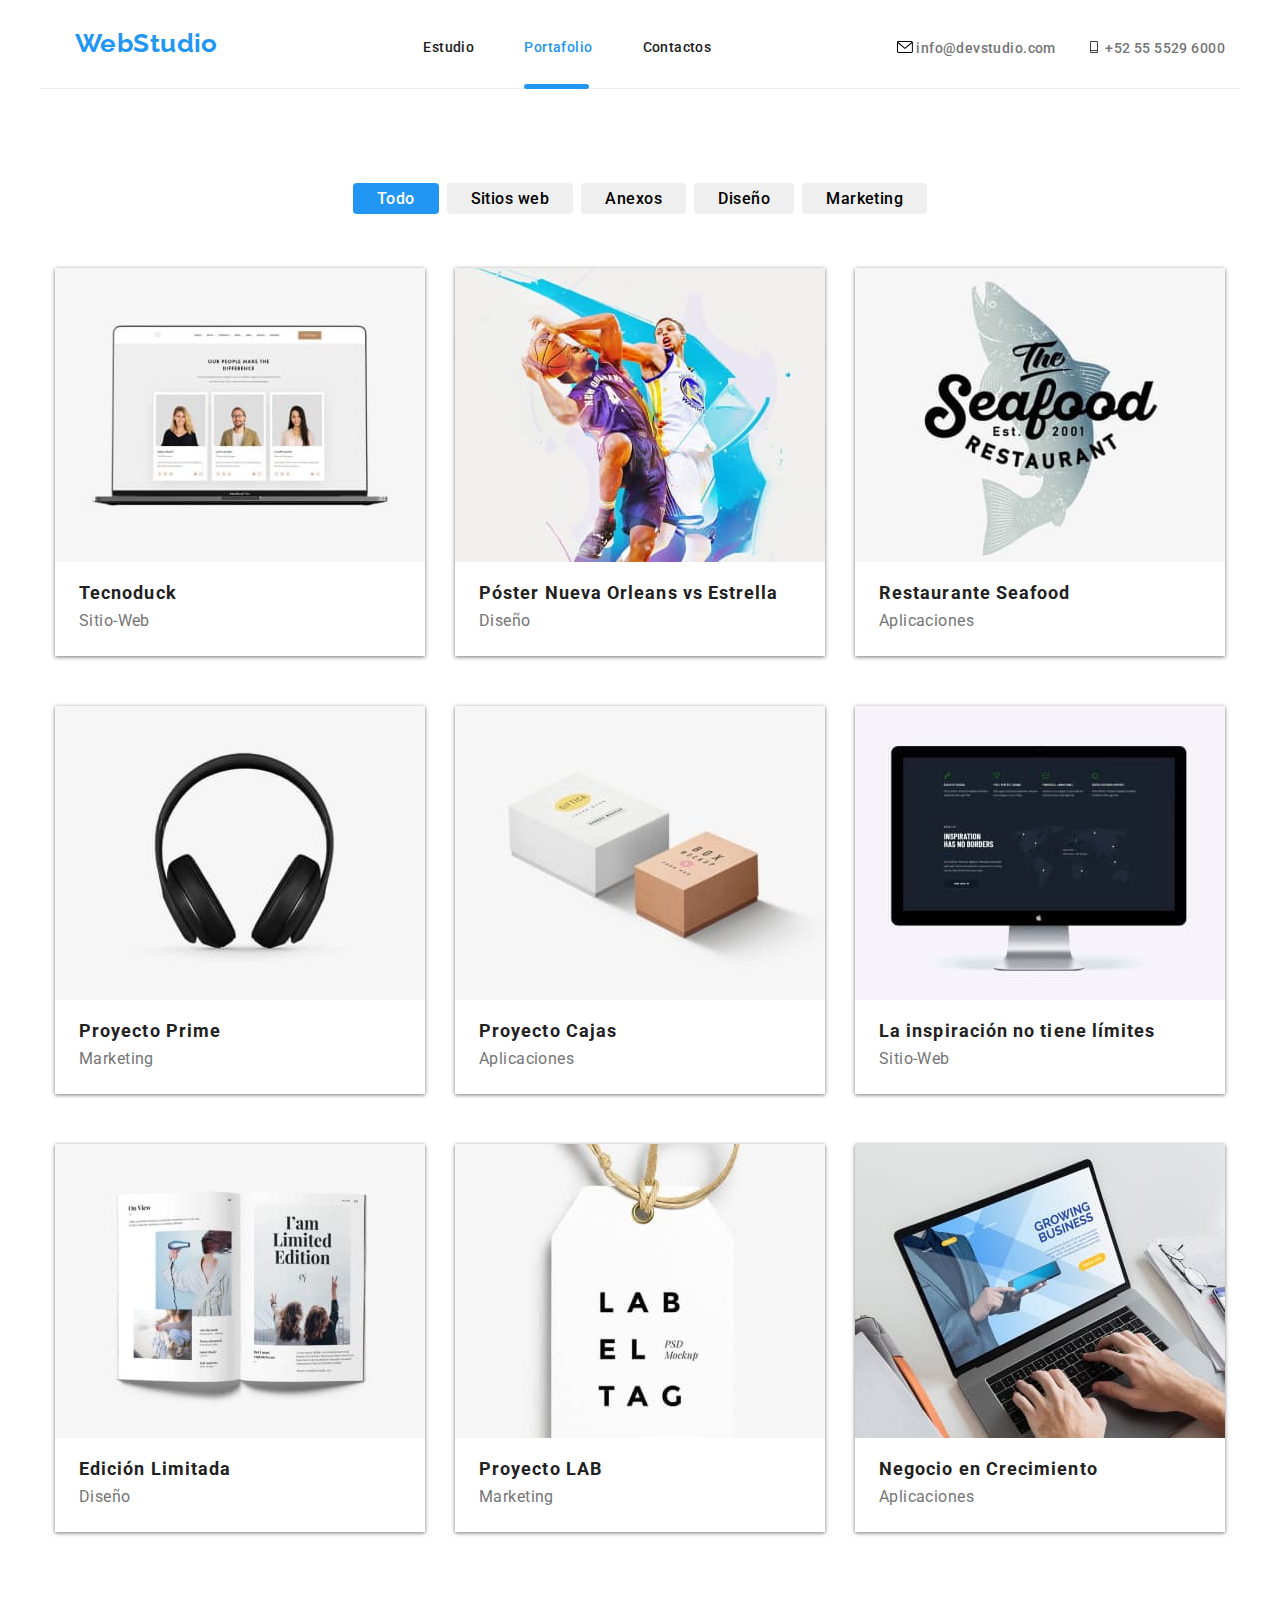
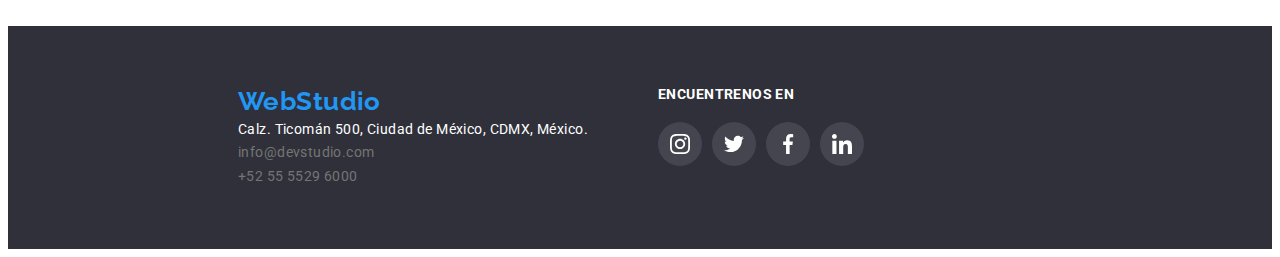
==== portfolio.html @ 055e6618 "Se agregan archivos para la tarea 6" ====
<!DOCTYPE html>
<html lang="en">
  <head>
    <meta charset="UTF-8" />
    <meta name="viewport" content="width=device-width, initial-scale=1.0" />
    <title>Portafolio</title>
    <link rel="preconnect" href="https://fonts.googleapis.com" />
    <link rel="preconnect" href="https://fonts.gstatic.com" crossorigin />
    <link
      href="https://fonts.googleapis.com/css2?family=Raleway:wght@700&family=Roboto:wght@400;500;700;900&display=swap"
      rel="stylesheet"
    />
    <link
      rel="stylesheet"
      href="node_modules/modern-normalize/modern-normalize.css"
    />
    <link rel="stylesheet" href="./css/styles.css" />
  </head>
  <body>
    <header class="container-head container head-bord">
      <a href="./index.html" class="logo-principal">WebStudio</a>
      <nav>
        <ul class="principal-options list">
          <li><a href="./index.html" class="link line-link">Estudio</a></li>
          <li>
            <a href="./portfolio.html" class="link current line-link"
              >Portafolio</a
            >
          </li>
          <li><a href="#" class="link line-link">Contactos</a></li>
        </ul>
      </nav>
      <ul class="informative-data list">
        <li>
          <a href="mailto:info@devstudio.com" class="link-contacts mail-current"
            ><svg class="icon-contact mail-current" width="16" height="12">
              <use href="./symbol-defs.svg#icon-sobreactivable"></use>
            </svg>
            info@devstudio.com</a
          >
        </li>
        <li>
          <a href="tel:+525555296000" class="link-contacts cell-current"
            ><svg class="icon-contact cell-current" width="16" height="12">
              <use href="./symbol-defs.svg#icon-Vector-cell"></use>
            </svg>
            +52 55 5529 6000</a
          >
        </li>
      </ul>
    </header>
    <main>
      <section class="section">
        <div class="topics-plataforms container">
          <ul class="list-buttons list">
            <li>
              <button class="button current-button port-button" type="button">
                Todo
              </button>
            </li>
            <li>
              <button class="button port-button" type="button">
                Sitios web
              </button>
            </li>
            <li>
              <button class="button port-button" type="button">Anexos</button>
            </li>
            <li>
              <button class="button port-button" type="button">Diseño</button>
            </li>
            <li>
              <button class="button port-button" type="button">
                Marketing
              </button>
            </li>
          </ul>
          <ul class="plataforms-descriptions list">
            <li class="card-descrip">
              <div class="main-over">
                <img
                  src="./images/Tecnoduck.jpg"
                  alt="Guia de profesionales"
                  width="370"
                />
                <div class="descriptions-cards">
                  <p>
                    Es una plataforma de distribución de coronavirus de última
                    generación. Las compañías usan esta plataforma para el
                    espionaje digital y los ataques a los servidores seguros de
                    la competencia.
                  </p>
                </div>
              </div>
              <div class="card-text">
                <h2>Tecnoduck</h2>
                <p>Sitio-Web</p>
              </div>
            </li>
            <li class="card-descrip">
              <div class="main-over">
                <img
                  src="./images/pdnvsestrelladorada.jpg"
                  alt="Poster de New Orleans vs Estrella Dorada"
                  width="370"
                />
                <div class="descriptions-cards">
                  <p>
                    Es una plataforma de distribución de coronavirus de última
                    generación. Las compañías usan esta plataforma para el
                    espionaje digital y los ataques a los servidores seguros de
                    la competencia.
                  </p>
                </div>
              </div>
              <div class="card-text">
                <h2>Póster Nueva Orleans vs Estrella</h2>
                <p>Diseño</p>
              </div>
            </li>
            <li class="card-descrip">
              <div class="main-over">
                <img src="./images/seafood.jpg" alt="Restaurante" width="370" />
                <div class="descriptions-cards">
                  <p>
                    Es una plataforma de distribución de coronavirus de última
                    generación. Las compañías usan esta plataforma para el
                    espionaje digital y los ataques a los servidores seguros de
                    la competencia.
                  </p>
                </div>
              </div>
              <div class="card-text">
                <h2>Restaurante Seafood</h2>
                <p>Aplicaciones</p>
              </div>
            </li>
            <li class="card-descrip">
              <div class="main-over">
                <img src="./images/prime.jpg" alt="Proyecto" width="370" />
                <div class="descriptions-cards">
                  <p>
                    Es una plataforma de distribución de coronavirus de última
                    generación. Las compañías usan esta plataforma para el
                    espionaje digital y los ataques a los servidores seguros de
                    la competencia.
                  </p>
                </div>
              </div>
              <div class="card-text">
                <h2>Proyecto Prime</h2>
                <p>Marketing</p>
              </div>
            </li>
            <li class="card-descrip">
              <div class="main-over">
                <img
                  src="./images/pcajas.jpg"
                  alt="Proyecto de cajas"
                  width="370"
                />
                <div class="descriptions-cards">
                  <p>
                    Es una plataforma de distribución de coronavirus de última
                    generación. Las compañías usan esta plataforma para el
                    espionaje digital y los ataques a los servidores seguros de
                    la competencia.
                  </p>
                </div>
              </div>
              <div class="card-text">
                <h2>Proyecto Cajas</h2>
                <p>Aplicaciones</p>
              </div>
            </li>
            <li class="card-descrip">
              <div class="main-over">
                <img
                  src="./images/insnolimits.jpg"
                  alt="Diseño fondo negro en Monitor"
                  width="370"
                />
                <div class="descriptions-cards">
                  <p>
                    Es una plataforma de distribución de coronavirus de última
                    generación. Las compañías usan esta plataforma para el
                    espionaje digital y los ataques a los servidores seguros de
                    la competencia.
                  </p>
                </div>
              </div>
              <div class="card-text">
                <h2>La inspiración no tiene límites</h2>
                <p>Sitio-Web</p>
              </div>
            </li>
            <li class="card-descrip">
              <div class="main-over">
                <img
                  src="./images/edicionlim.jpg"
                  alt="Edicion de un libro abierto"
                  width="370"
                />
                <div class="descriptions-cards">
                  <p>
                    Es una plataforma de distribución de coronavirus de última
                    generación. Las compañías usan esta plataforma para el
                    espionaje digital y los ataques a los servidores seguros de
                    la competencia.
                  </p>
                </div>
              </div>
              <div class="card-text">
                <h2>Edición Limitada</h2>
                <p>Diseño</p>
              </div>
            </li>
            <li class="card-descrip">
              <div class="main-over">
                <img src="./images/lab.jpg" alt="Etiqueta de LAB" width="370" />
                <div class="descriptions-cards">
                  <p>
                    Es una plataforma de distribución de coronavirus de última
                    generación. Las compañías usan esta plataforma para el
                    espionaje digital y los ataques a los servidores seguros de
                    la competencia.
                  </p>
                </div>
              </div>
              <div class="card-text">
                <h2>Proyecto LAB</h2>
                <p>Marketing</p>
              </div>
            </li>
            <li class="card-descrip">
              <div class="main-over">
                <img
                  src="./images/ncrecimiento.jpg"
                  alt="aplicacion de negocios en laptop"
                  width="370"
                />
                <div class="descriptions-cards">
                  <p>
                    Es una plataforma de distribución de coronavirus de última
                    generación. Las compañías usan esta plataforma para el
                    espionaje digital y los ataques a los servidores seguros de
                    la competencia.
                  </p>
                </div>
              </div>
              <div class="card-text">
                <h2>Negocio en Crecimiento</h2>
                <p>Aplicaciones</p>
              </div>
            </li>
          </ul>
        </div>
      </section>
    </main>
    <footer class="address-section">
      <div class="content-address container">
        <address class="address-area">
          <ul class="main-address-list list">
            <li>
              <a href="./index.html" class="logo-principal-foot">WebStudio</a>
            </li>
            <li>
              <a
                href="https://goo.gl/maps/ckuexV7HdSYDYAxT6"
                target="_blank"
                class="link-address"
                >Calz. Ticomán 500, Ciudad de México, CDMX, México.</a
              >
            </li>
            <li>
              <a href="mailto:info@devstudio.com" class="link-contacts"
                >info@devstudio.com</a
              >
            </li>
            <li>
              <a href="tel:+525555296000" class="link-contacts"
                >+52 55 5529 6000</a
              >
            </li>
          </ul>
        </address>
        <div class="list-foot-socialmedia">
          <ul class="footer-contact-socialmedia list">
            <h3>ENCUENTRENOS EN</h3>
            <div class="icons-footer">
              <ul class="icons-foot list">
                <li>
                  <a href="" class="icon-socialmedia-foot">
                    <svg width="20" height="20">
                      <use href="./symbol-defs.svg#icon-instagram2"></use>
                    </svg>
                  </a>
                </li>
                <li>
                  <a href="" class="icon-socialmedia-foot">
                    <svg width="20" height="20">
                      <use href="./symbol-defs.svg#icon-twitter1"></use>
                    </svg>
                  </a>
                </li>
                <li>
                  <a href="" class="icon-socialmedia-foot">
                    <svg width="20" height="20">
                      <use href="./symbol-defs.svg#icon-facebook1"></use>
                    </svg>
                  </a>
                </li>
                <li>
                  <a href="" class="icon-socialmedia-foot">
                    <svg width="20px" height="20">
                      <use href="./symbol-defs.svg#icon-linkedin1"></use>
                    </svg>
                  </a>
                </li>
              </ul>
            </div>
          </ul>
        </div>
      </div>
    </footer>
  </body>
</html>
---- css/styles.css ----
:root {
    --color-main: rgb(33, 150, 243);
    --color-secondary: #757575;
    --color-background-sections: rgb(47, 48, 58);
    --color-text-main: #212121;
    --color-text-light: #FFFFFF;
    --color-secondary-back: #F5F4FA;
    --color-active: #0000ff;
    --color-border-head: #ECECEC;
    --color-border-clients: #adb1b8;
    --cubic: cubic-bezier(0.4, 0, 0.2, 1);
    --svg--section: #AFB1B8;
    --background-icon-foot: rgba(255, 255, 255, 0.1);
}

h1,h2,h3,h4,h5,h6,p{
    margin: 0;
}

html{
    box-sizing: border-box;
}

*,*::after,*::before{
    box-sizing: inherit;
}

img{
    display: block;
    max-width: 100%;
    height: auto;
}

address{
    font-style: normal;
}

.link {
    text-decoration: none;
    color: inherit;
    color: var(--color-text-main);
    transition: color 250ms var(--cubic);
}

.list{
    list-style: none;
    padding: 0;
    margin: 0;
}

body {
    font-family: 'Roboto', "Arial", sans-serif;
    color: var(--color-text-main);
    text-decoration: none;
    font-size: 14px;
    letter-spacing: 0.03em;
}

.container {
width: 1200px;
margin: 0 auto;
padding: 0 15px;
}

.section {
    padding-top: 94px;
    padding-bottom: 94px;
}

.container-head {
    display: flex;
    justify-content: space-between;
}

.logo-principal {
    color: var(--color-main);
    font-family: 'Raleway', sans-serif;
    font-size: 26px;
    font-weight: 700;
    line-height: 1.2;
    text-decoration: none;
    padding: 20px;
    margin-right: auto;
    }

.principal-options {
    color: var(--color-text-main);
    line-height: 1.1;
    font-weight: 500;
    text-decoration: none;
    display: flex;
    padding-top: 32px;
    padding-bottom: 32px;
    position: relative; 
    }

    .principal-options > li a {
        padding-top: 32px;
        padding-bottom: 32px;
    }
    .principal-options >li:not(:last-child) {
        margin-right: 50px;
    }

.line-link:hover:after {
    content: "";
    background-image: url(../images/line-svg.svg);
    background-color: var(--color-main);
    border-radius: 10px;
    width: 100%;
    max-width: 65px;
    height: 5px;
    position: absolute;
    bottom: -2px;
    display: flex;
    justify-content: center;
    }

.informative-data {
    display: flex;
    margin-left: auto;
    padding-top: 32px;
    padding-bottom: 32px;
    font-weight: 500;
}

.informative-data >li:not(:last-child){
    margin-right: 30px;
}

.link:hover, .link:focus {
color: var(--color-main);
text-decoration: none;
}

.link-contacts {
    color: var(--color-secondary);
    line-height: 1.1;
    text-decoration: none;
    transition: color 250ms var(--cubic);
}

.link-contacts:hover, .link-contacts:focus {
    color: var(--color-main);
}

.mail-current:hover, .mail-current:focus {
    fill: currentColor;
}

.cell-current:hover, .cell-current:focus{
    fill: currentColor;
}

/* Seccion principal */

.headermain-section {
    padding-top: 0;
    padding-top: 200px;
    padding-bottom: 200px;
    background-image: linear-gradient(to right,rgba(47,48,58,0.3), rgba(47,48,58,0.4)),url(../images/backgroundmain.jpg);
    background-size: cover;
    background-position: center;
    background-attachment: fixed;
}

.container-service-button{
     margin-top: 40px;
     text-align: center;
}

.principal-title {
    width: 570px;
    color: white;
    font-size: 44px;
    line-height: 1.4;
    text-align: center;
    margin: 0 auto;
}

/* Boton de servicio principal */

.service-button {
    background-color: var(--color-main);
    font-weight: 700;
    font-size: 16px;
    line-height: 1.8;
    letter-spacing: 0.06em;
    font-family: inherit;
    color: #FFFFFF;
    border-radius: 4px;
    padding: 10px 2px;
    border-style: none;
    cursor: pointer;
    box-shadow: 1px 1px 2px 1px var(--color-text-main);
    transition: color 250ms var(--cubic), background-color 250ms var(--cubic), box-shadow 250ms var(--cubic);
}

.service-button:hover, .service-button:focus {
    background-color: var(--color-active);
    box-shadow: 1px 2px 3px 2px var(--color-text-main);
}

.button {
    cursor: pointer;
    font-family: inherit;
    border-style: none;
    border-radius: 4px;
    padding: 10px;
    transition: color 250ms var(--cubic), background-color 250ms var(--cubic);
}
.button:hover, .button:focus {
    background-color: var(--color-main);
    color: var(--color-text-light);
    font-family: inherit;

}

.advantage-section {
    padding-bottom: 0;
}

.advantages-list-main {
    display: flex;
    justify-content: space-between;
    align-content: center;
}

.advantages-list-main > li {
    margin-left: 10px;
}

.advantages-list-main > li > p {
    color: var(--color-secondary);
    line-height: 1.7;
    width: 270px;
    margin-top: 10px;
}

.advantages-list-main > li > h3 {
    font-family: inherit;
    font-size: 16px;
    font-weight: 700;
}

.icon-back {
    display: flex;
    justify-content: center;
    align-items: center;
    background-color: var(--color-border-head);
    width: 270px;
    height: 130px;
    margin-bottom: 20px;
    border-radius: 5px;
}

.img-list {
    display: flex;
    flex-wrap: wrap;
    gap: 30px;
}

.img-list > li {
    position: relative;
}

.title-designdoit-list {
    background-color: rgba(47, 48, 58, 0.8);
    color: var(--color-secondary-back);
    display: flex;
    justify-content: center;
    align-items: center;
    height: 60px;
    position: absolute;
    margin: 0;
    padding: 0;
    width: 370px;
    bottom: 0px;
    font-family: inherit;
    font-weight: 700;
}

.design-doit > h2 {
    font-size: 36px;
    line-height: 1.1;
    margin-bottom: 50px;
    text-align: center;
}

.secondary-title {
    font-size: 36px;
    line-height: 1.1;
    margin-bottom: 50px;
    font-family: inherit;
    text-align: center;
}

.professionals-team {
    background-color: var(--color-secondary-back);
    }

.card-professional-content h3 {
    font-family: inherit;
    font-size: 16px;
    font-weight: 500;
}

.professional-card p {
    color: var(--color-secondary);
    font-size: 16px;
    line-height: 1.1;
    margin-top: 10px;
}

.professional-card > img {
    max-width: 100%;
    height: auto;
}

.professionals-list {
    display: flex;
    flex-wrap: wrap;
    gap: 20px;
}

.professionals-list > li {
    flex-basis: calc((100% - 90px) / 4);
}


.card-professional-content {
    padding: 30px 32px;
    text-align: center;
}

.professional-card {
    margin: 0 auto;
    background-color: var(--color-text-light);
    border-radius: 4px;
    box-shadow: 2px 2px 3px var(--color-secondary);    
}

.icons-socialmedia-group {
    display: flex;
    justify-content: space-evenly;
    align-items: center;
    margin-top: 16px;
}

.icon-socialmedia:hover, .icon-socialmedia:focus {
    background-color: var(--color-main);
    border-radius: 100%;
    border-style: none;
    fill: var(--color-text-light);
    width: 44px;
    height: 44px;
}

.icon-socialmedia {
    display: flex;
    justify-content: center;
    align-items: center;
    padding: 12px;
    border-radius: 100%;
    border-style: none;
    fill: var(--svg--section);
    transition: fill 250ms var(--cubic), background-color 250ms var(--cubic);
}

/*seccion Clientes Regulares */

.regulars-clients {
    background-color: var(--color-text-light);
    display: flex;
    flex-direction: column;
    justify-content: space-between;
}

.regulars-clients > h2 {
    font-size: 36px;
    text-align: center;
    margin-bottom: 50px;
}

.svg-regulars-clients {
    display: flex;
    justify-content: space-evenly;
    align-items: center;
}

.icon-regulars-clients {
    display: flex;
    justify-content: center;
    align-items: center;
    background-color: var(--color-text-light);
    border: 1px var(--color-border-clients) solid;
    border-radius: 4px;
    transition: fill 250ms var(--cubic), background-color 250ms var(--cubic);
    padding: 10px 60px;
    fill: var(--svg--section);
}

.icon-regulars-clients:hover, .icon-regulars-clients:focus{
    fill: var(--color-main);
    border-color: var(--color-main);
}

/*Seccion del Footer*/

.logo-principal-foot {
    color: var(--color-main);
    font-family: 'Raleway', sans-serif;
    font-size: 26px;
    font-weight: 700;
    line-height: 1.2;
    text-decoration: none;
}

.address-area {
    text-decoration: none;
    font-style: normal;
    line-height: 1.7;
    display: flex;
    flex-direction: column;
    align-items: center;
    justify-content: center;
    margin-right: 70px;
}

.content-address {
    display: flex;
}

.link-address {
    font-style: normal;
    font-weight: 400;
    color: var(--color-text-light);
    text-decoration: none;
    transition: color 250ms var(--cubic);
}
.link-address:hover, .link-address:focus {
    color: var(--color-main);
    text-decoration: none;
}
.address-area > li:hover {
color: var(--color-main);
text-decoration: none;
}
.address-section {
    display: flex;
    background-color: var(--color-background-sections);
    padding-top: 60px;
    padding-bottom: 60px;
    padding-left: 215px;
}
.footer-contact-socialmedia {
    display: flex;
    justify-content: space-between;
    flex-direction: column;
}
.footer-contact-socialmedia > h3 {
    color: var(--color-text-light);  
    font-family: inherit;
    font-size: 14px; 
}

.icons-foot {
    display: flex;
    justify-content: space-between;
    margin-top: 20px;
    gap: 10px;
}

.icon-socialmedia-foot {
    display: flex;
    justify-content: center;
    align-items: center;
    fill: var(--color-text-light);
    background-color: var(--background-icon-foot);
    border-radius: 100%;
    padding: 12px;
    transition: fill 250ms var(--cubic), background-color 250ms var(--cubic);
}

.icon-socialmedia-foot:hover, .icon-socialmedia-foot:focus {
    fill: var(--color-text-light);
    background-color: var(--color-main);
    border-radius: 100%;
    width: 44px;
    height: 44px;
}

/*Seccion principal Portfolio */

.card-text > p {
color: var(--color-secondary);
line-height: 1.8;
font-size: 16px;
font-weight: 400;
}

.card-text > h2 {
    font-family: inherit;
    margin-bottom: 4px;
    font-style: normal;
    font-weight: 700;
    font-size: 18px;
    letter-spacing: 0.06em;
}

.card-text {
    padding: 20px 24px;
}

.card-descrip {
    font-family: inherit;
    font-size: 18px;
    border: 1px solid var(--color-secondary);
    border-style: none;
    margin-top: 20px;
    box-shadow: 0px 1px 4px var(--color-secondary);
    transition: box-shadow 250ms var(--cubic), transform 250ms var(--cubic);
    flex-basis: calc((100% - 60px) / 3);
}

.card-descrip:hover {
    font-family: inherit;
    font-size: 18px;
    border: 1px solid var(--color-secondary);
    border-style: none;
    box-shadow: 2px 2px 4px var(--color-secondary);
    cursor: pointer;
    
}

.main-over {
    position: relative;
    overflow: hidden;
}

.card-descrip:hover .descriptions-cards {
    transform: translateY(0);
}

.descriptions-cards {
    width: 370px;
    height: 294px;
    background-color: rgba(33,150,243,0.85);
    position: absolute;
    top: 0;
    color: var(--color-text-light);
    display: flex;
    justify-content: center;
    align-items: center;
    padding: 30px;
    transform: translateY(100%);
    transition: transform 250ms var(--cubic);
    font-family: inherit;
    font-size: 18px;
}

.current {
    color: var(--color-main);
}

.current::after {
    content: "";
    background-image: url(../images/line-svg.svg);
    background-color: var(--color-main);
    border-radius: 10px;
    width: 100%;
    max-width: 65px;
    height: 5px;
    position: absolute;
    bottom: -2px;
    display: flex;
    justify-content: center;
}

.current-button {
    background-color: var(--color-main);
    color: var(--color-text-light);
}

.current-button:hover, .current-button:focus {
    box-shadow: 0px 2px 4px var(--color-secondary);
}

.list-buttons {
    display: flex;
    justify-content: space-evenly;
    gap: 8px;
    margin-bottom: 34px;
}

.port-button {
    font-family: 'Roboto';
    font-style: normal;
    font-weight: 500;
    font-size: 16px;
    letter-spacing: 0.03em;
    padding: 6px 24px;
}

.port-button:hover, .port-button:focus {
    box-shadow: 0px 2px 4px var(--color-secondary);
}

.topics-plataforms {
    display: flex;
    flex-direction: column;
    align-items: center;
    justify-content: space-between;
}

.plataforms-descriptions {
    display: flex;
    flex-wrap: wrap;
    gap: 30px;
}


.head-bord {
    border-bottom: 1px solid var(--color-border-head);
}

svg:hover {
    cursor: pointer;
}

.Backdrop {
position: fixed;
top: 0;
left: 0;
width: 100%;
height: 100%;
background-color: rgb(0, 0, 0, 0.3);
visibility: visible;
opacity: 1;
transition: opacity 250ms var(--cubic), visibility 250ms var(--cubic);
}

.modal {
width: 528px;
height: 581px;
background-color: var(--color-text-light);
position: fixed;
top: 50%;
left: 50%;
transform: translate(-50%, -50%);
}

.is-hidden {
visibility:hidden;
opacity:0;
pointer-events:none;
}

.data-modal-close {
    color: var(--color-text-main);
    position: absolute;
    right: 10px;
    top: 10px;
    background-color: var(--color-text-light);
    border: 1px solid var(--color-border-clients);
    border-radius: 100%;
    width: 24px;
    height: 24px;
    cursor: pointer;
    text-align: center;
    transition: text-shadow 250ms var(--cubic), border-color 250ms var(--color-main);
}

.data-modal-close:hover {
    border-color: var(--color-main);
    text-shadow: 0.5px 0.5px 1px var(--color-main);
}
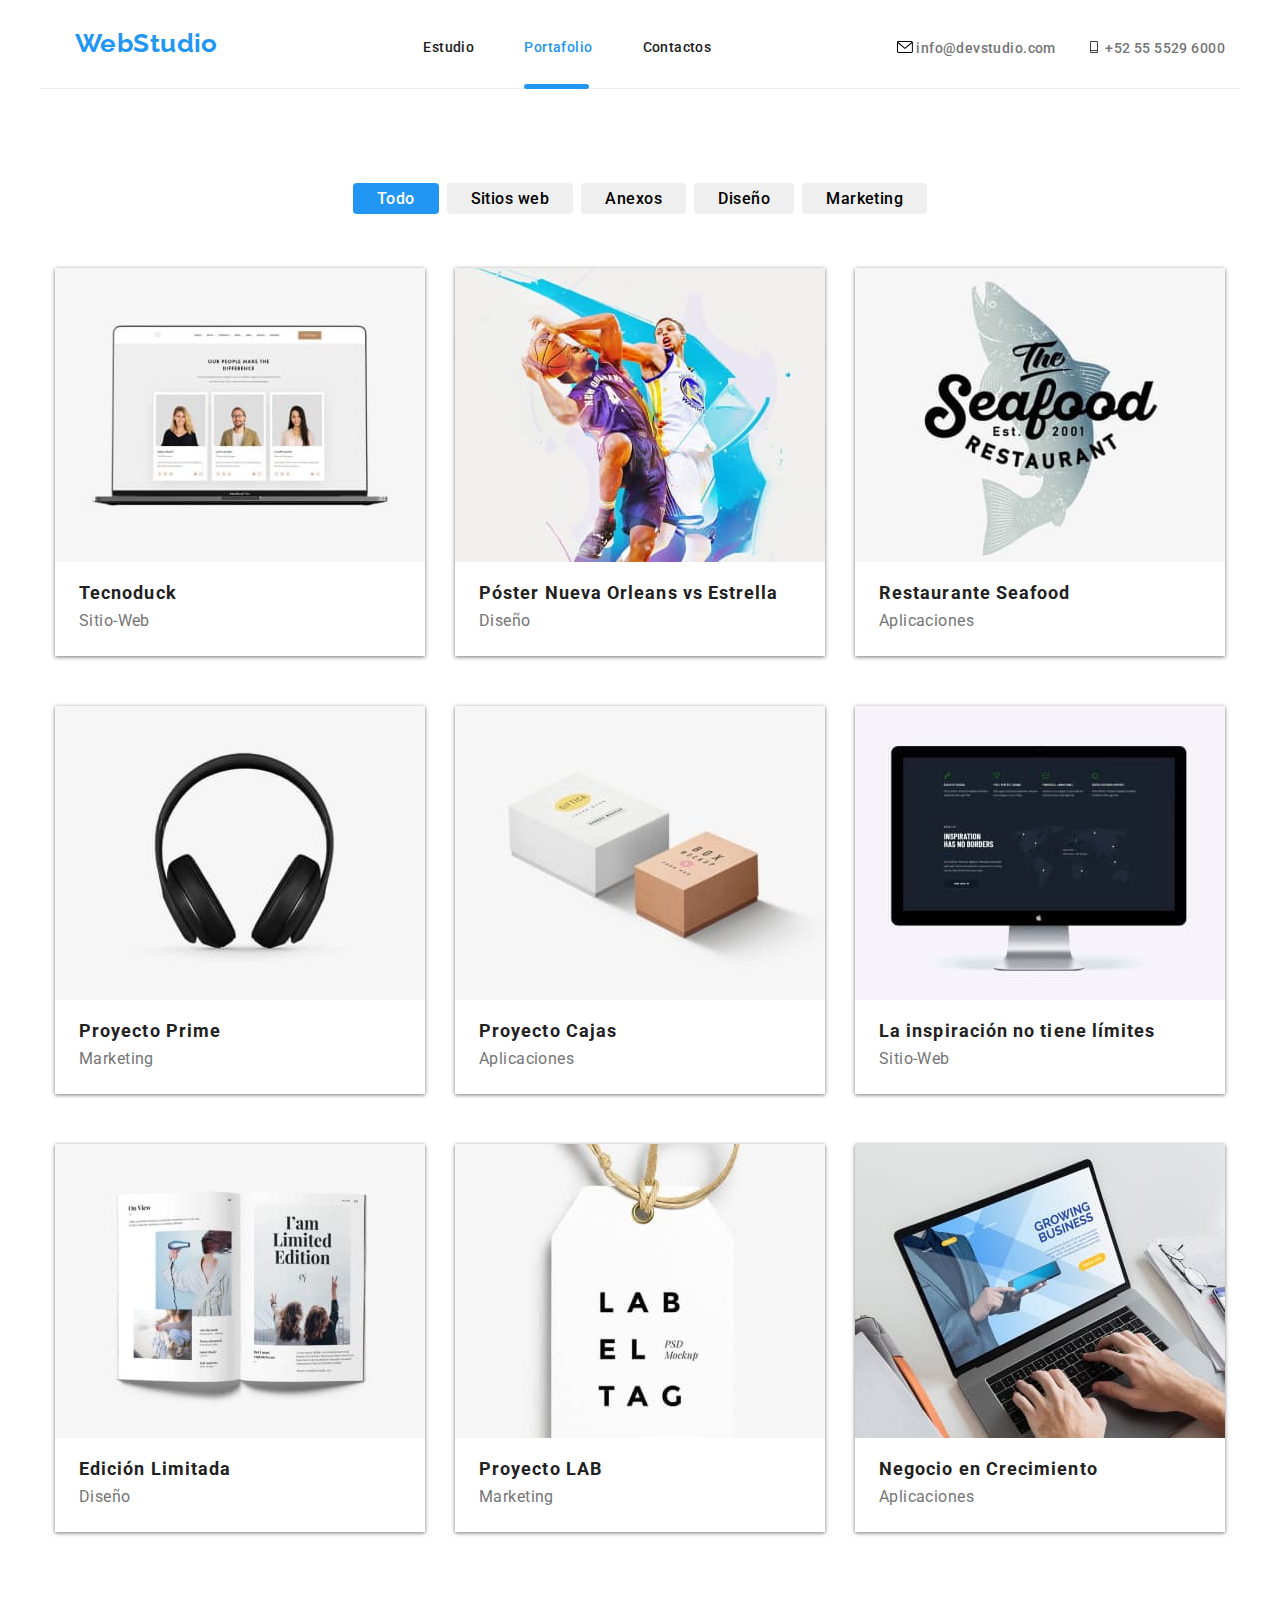
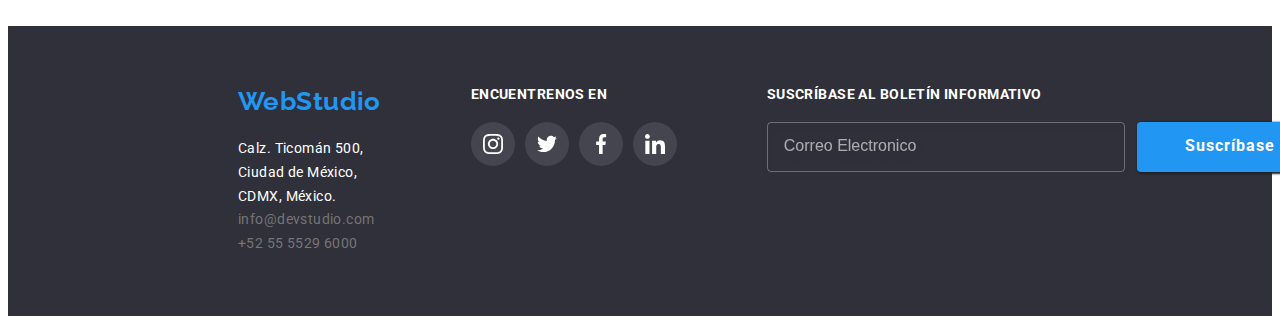
==== commit a4303e52: "actualizacion de portfolio con formulario" ====
--- a/portfolio.html
+++ b/portfolio.html
@@ -260,10 +260,8 @@
     <footer class="address-section">
       <div class="content-address container">
         <address class="address-area">
+          <a href="./index.html" class="logo-principal-foot">WebStudio</a>
           <ul class="main-address-list list">
-            <li>
-              <a href="./index.html" class="logo-principal-foot">WebStudio</a>
-            </li>
             <li>
               <a
                 href="https://goo.gl/maps/ckuexV7HdSYDYAxT6"
@@ -321,6 +319,26 @@
             </div>
           </ul>
         </div>
+        <div class="input-mail-subscribe">
+          <p class="title-informative-boletin">
+            Suscríbase al Boletín informativo
+          </p>
+          <form name="form-boletin" class="input-boletin">
+            <label for="email"></label>
+            <input
+              type="email"
+              name="email"
+              id="user-email"
+              placeholder="Correo Electronico"
+            />
+            <button type="submit" class="current-button subscribe-button">
+              Suscríbase
+              <svg class="icon-subscribe" width="20" height="20">
+                <use href="./symbol-defs.svg#icon-subscribe"></use>
+              </svg>
+            </button>
+          </form>
+        </div>
       </div>
     </footer>
   </body>
--- a/css/styles.css
+++ b/css/styles.css
@@ -414,7 +414,7 @@
     font-weight: 700;
     line-height: 1.2;
     text-decoration: none;
-}
+    }
 
 .address-area {
     text-decoration: none;
@@ -424,7 +424,8 @@
     flex-direction: column;
     align-items: center;
     justify-content: center;
-    margin-right: 70px;
+    gap: 20px;
+    margin-right: 90px;
 }
 
 .content-address {
@@ -452,6 +453,7 @@
     padding-top: 60px;
     padding-bottom: 60px;
     padding-left: 215px;
+    padding-right: 215px;
 }
 .footer-contact-socialmedia {
     display: flex;
@@ -489,6 +491,79 @@
     width: 44px;
     height: 44px;
 }
+
+.list-foot-socialmedia {
+    margin-right: 90px;
+}
+
+/* Seccion Boletin informativo */
+
+.input-mail-subscribe {
+    display: flex;
+    flex-direction: column;
+}
+.title-informative-boletin {
+    color: var(--color-text-light);
+    font-family: inherit;
+    font-weight: 700;
+    font-size: 14px;
+    letter-spacing: 0.03em;
+    text-transform: uppercase;
+}
+
+.input-boletin {
+    margin-top: 20px;
+    display: flex;
+}
+
+#user-email {
+    background-color: transparent;
+    width: 358px; 
+    height: 50px;
+    color: var(--color-text-light);
+    margin-right: 12px;
+    border: 1px solid rgba(255, 255, 255, 0.3);
+    filter: drop-shadow(0px 4px 4px rgba(0, 0, 0, 0.15));
+    border-radius: 4px;
+    padding-left: 16px;
+}
+
+#user-email::placeholder {
+color: rgba(255, 255, 255, 0.6);
+font-size: 16px;
+}
+
+#user-email:focus-within {
+    outline: none;
+}
+
+.subscribe-button {
+    background-color: var(--color-main);
+    font-weight: 700;
+    font-size: 16px;
+    line-height: 1.8;
+    letter-spacing: 0.06em;
+    font-family: inherit;
+    color: #FFFFFF;
+    border-radius: 4px;
+    border-style: none;
+    cursor: pointer;
+    box-shadow: 1px 1px 2px 1px var(--color-text-main);
+    transition: box-shadow 250ms var(--cubic);
+    position: relative;
+    width: 200px;
+    height: 50px;
+    padding-right: 20px;
+
+}
+.icon-subscribe {
+    fill: var(--color-text-light);
+    position: absolute;
+    right: 20px;
+    top: 15px;
+    margin-left: 20px;
+}
+
 
 /*Seccion principal Portfolio */
 
@@ -641,8 +716,8 @@
 }
 
 .modal {
-width: 528px;
-height: 581px;
+width: 530px;
+height: auto;
 background-color: var(--color-text-light);
 position: fixed;
 top: 50%;
@@ -661,17 +736,247 @@
     position: absolute;
     right: 10px;
     top: 10px;
+    display: flex;
+    justify-content: center;
+    align-items: center;
+    padding: 10px 9px 9px 10px;
     background-color: var(--color-text-light);
     border: 1px solid var(--color-border-clients);
     border-radius: 100%;
-    width: 24px;
-    height: 24px;
+    width: 30px;
+    height: 30px;
     cursor: pointer;
-    text-align: center;
-    transition: text-shadow 250ms var(--cubic), border-color 250ms var(--color-main);
+    transition: fill 250ms var(--cubic), border-color 250ms var(--cubic);
 }
 
 .data-modal-close:hover {
+    fill: var(--color-main);
     border-color: var(--color-main);
-    text-shadow: 0.5px 0.5px 1px var(--color-main);
-}
+}
+
+.form-modal {
+    padding: 40px;
+    display: flex;
+    flex-direction: column;
+    justify-content: center;
+}
+.form-modal > p {
+font-weight: 700;
+font-size: 20px;
+text-align: center;
+color: var(--color-text-main);
+margin-bottom: 12px;
+}
+
+.leave-your-information {
+    display: flex;
+    flex-direction: column;
+    justify-content: center;
+    gap: 4px;
+}
+
+#name {
+  width: 448px;
+  height: 40px;
+  border: 1px solid rgba(33, 33, 33, 0.2);
+  border-radius: 4px;
+  margin-bottom: 6px;
+  padding: 10px 10px 10px 50px;
+  transition: border-color 250ms var(--cubic);
+}
+
+#name:focus-visible {
+    outline: none;
+    border-color: var(--color-main);
+}
+
+#name:focus-visible + svg {
+    fill: var(--color-main);
+}
+
+.container-name {
+    position: relative;
+}
+
+.icon-person {
+    position: absolute;
+    left: 20px;
+    top: 50%;
+    transform: translateY(-50%);
+    transition: fill 250ms var(--cubic);
+}
+
+#phone-number {
+    width: 448px;
+    height: 40px;
+    border: 1px solid rgba(33, 33, 33, 0.2);
+    border-radius: 4px;
+    margin-bottom: 6px;
+    padding: 10px 10px 10px 50px;
+    transition: border-color 250ms var(--cubic);
+}
+
+#phone-number:focus-visible {
+    outline: none;
+    border-color: var(--color-main);
+}
+
+#phone-number:focus-visible + svg {
+    outline: none;
+    fill: var(--color-main);
+}
+
+
+.phone-container {
+    position: relative;
+}
+
+.icon-phone-modal {
+    position: absolute;
+    left: 20px;
+    top: 50%;
+    transform: translateY(-50%);
+    transition: fill 250ms var(--cubic);
+    
+}
+
+#email {
+    width: 448px;
+    height: 40px;
+    border: 1px solid rgba(33, 33, 33, 0.2);
+    border-radius: 4px;
+    margin-bottom: 6px;
+    padding: 10px 10px 10px 50px;
+    transition: border-color 250ms var(--cubic);
+}
+
+#email:focus-visible {
+    outline: none;
+    border-color: var(--color-main);
+}
+
+#email:focus-visible + svg {
+    outline: none;
+    fill: var(--color-main);
+}
+
+.container-mail {
+    position: relative;
+}
+
+.icon-mail-modal{
+    position: absolute;
+    left: 20px;
+    top: 50%;
+    transform: translateY(-50%);
+    transition: fill 250ms var(--cubic);
+}
+
+:focus-within {
+    outline: none;
+}
+
+#comments {
+    cursor: pointer;
+    width: 448px;
+    height: 120px;
+    outline: none;
+    border: 1px solid rgba(33, 33, 33, 0.2);
+    border-radius: 4px;
+    resize: none;
+    padding: 12px 16px;
+    font-family: 'Roboto';
+    font-style: normal;
+    font-weight: 400;
+    font-size: 12px;
+    line-height: 14px;
+    letter-spacing: 0.01em;
+    color: rgba(117, 117, 117, 0.5);
+    transition: border-color 250ms var(--cubic);
+}
+
+#comments:focus-visible {
+    outline: none;
+    border-color: var(--color-main);
+}
+
+#comments::placeholder {
+font-weight: 400;
+font-size: 12px;
+line-height: 14px;
+letter-spacing: 0.01em;
+color: rgba(117, 117, 117, 0.5);
+}
+
+.agreements-label {
+    display: flex;
+    margin-top: 16px;
+    position: relative;
+} 
+
+.agreements-text {
+    margin-left: 10px;
+    line-height: 1.7;
+    font-weight: 400;
+    font-size: 14px;
+    color: var(--color-secondary);
+}
+
+
+#agreements {
+    position: absolute;
+    appearance: none;
+    -moz-appearance: none;
+    -webkit-appearance: none;
+}
+
+#agreements:checked + .icon-check-agreements {
+    background-image: url(../images/icono-revisado.svg);
+    background-size: contain;
+    border-radius: 2px;
+    background-color: var(--color-main);
+    border-style: none;
+}
+
+.icon-check-agreements {
+    border: 2px solid var(--color-text-main);
+    fill: var(--color-text-light);
+    border-radius: 2px;
+    transition: background-color 250ms var(--cubic);
+}
+
+.submit-modal-button {
+    margin-top: 10px;
+    background-color: var(--color-main);
+    width: 200px;
+    height: 50px;
+    box-shadow: 0px 1px 3px rgba(0, 0, 0, 0.12), 0px 1px 1px rgba(0, 0, 0, 0.14), 0px 2px 1px rgba(0, 0, 0, 0.2);
+    border-radius: 4px;
+    border-style: none;
+    font-weight: 700;
+    font-size: 16px;
+    color: var(--color-text-light);
+    transition: box-shadow 250ms var(--cubic);
+}
+
+.submit-modal-button:hover {
+    box-shadow: 0px 1px 4px var(--color-text-main);
+    cursor: pointer;
+}
+
+.send-button-modal-container {
+    display: flex;
+    justify-content: center;
+}
+
+label {
+font-weight: 400;
+font-size: 12px;
+line-height: 14px;
+letter-spacing: 0.01em;
+color: var(--color-secondary);
+}
+
+input {
+    cursor: pointer;
+}
